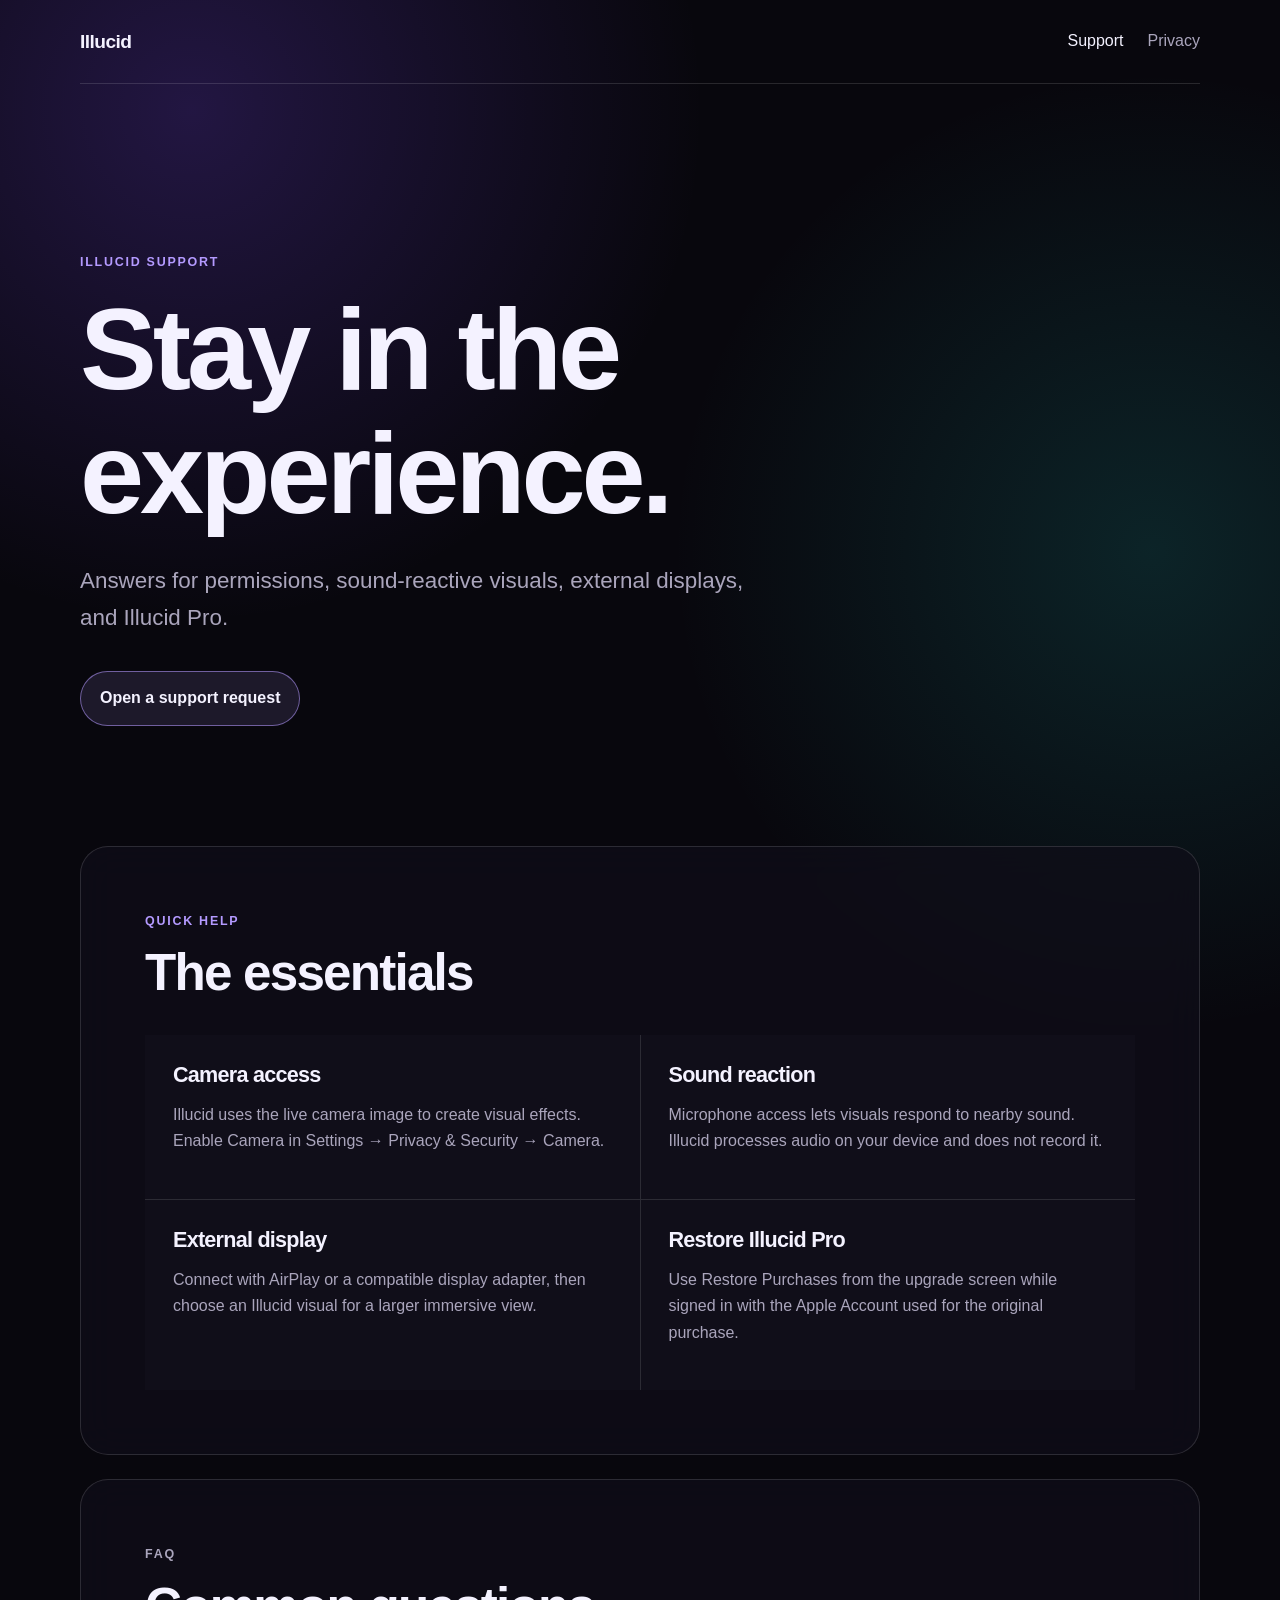
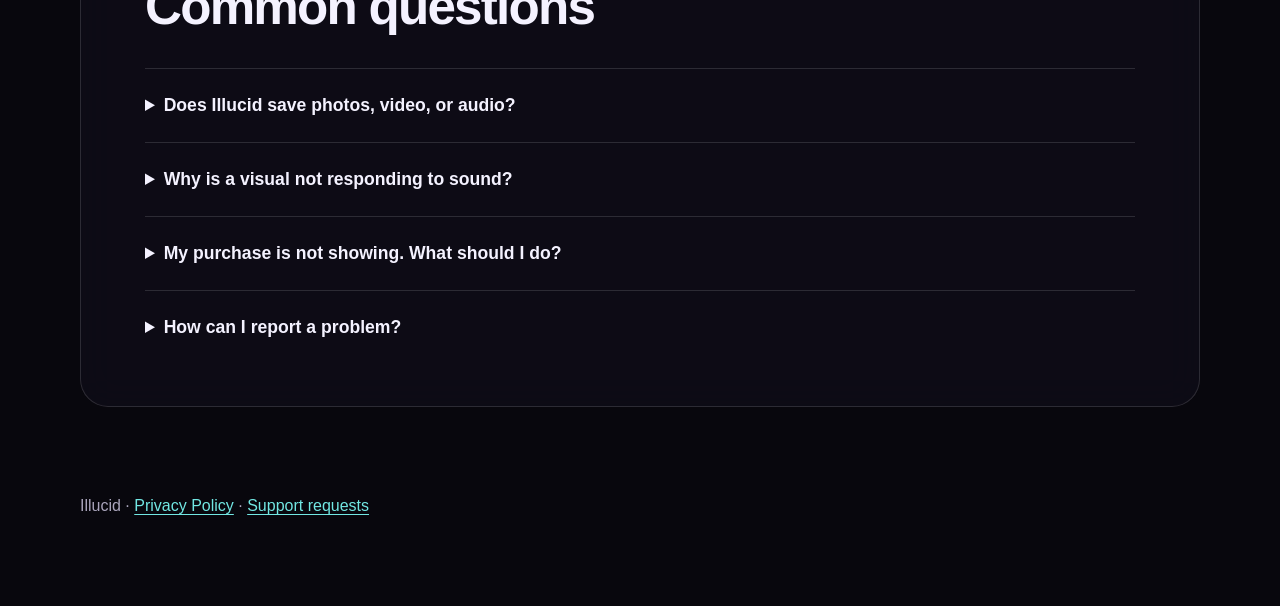
==== index.html @ 4a73cbdd "Publish Illucid support and privacy pages" ====
<!doctype html>
<html lang="en">
<head>
  <meta charset="utf-8">
  <meta name="viewport" content="width=device-width, initial-scale=1">
  <meta name="description" content="Support and help for Illucid, the immersive visual experience for iPhone and iPad.">
  <title>Illucid Support</title>
  <link rel="stylesheet" href="styles.css">
</head>
<body>
  <header class="site-header">
    <a class="brand" href="./" aria-label="Illucid support home">Illucid</a>
    <nav aria-label="Primary navigation">
      <a aria-current="page" href="./">Support</a>
      <a href="privacy.html">Privacy</a>
    </nav>
  </header>

  <main>
    <section class="hero">
      <p class="eyebrow">Illucid Support</p>
      <h1>Stay in the experience.</h1>
      <p class="lede">Answers for permissions, sound-reactive visuals, external displays, and Illucid Pro.</p>
      <a class="button" href="https://github.com/distrbnce/illucid-support/issues/new">Open a support request</a>
    </section>

    <section class="panel" aria-labelledby="quick-help">
      <p class="eyebrow">Quick help</p>
      <h2 id="quick-help">The essentials</h2>
      <div class="grid">
        <article>
          <h3>Camera access</h3>
          <p>Illucid uses the live camera image to create visual effects. Enable Camera in Settings → Privacy &amp; Security → Camera.</p>
        </article>
        <article>
          <h3>Sound reaction</h3>
          <p>Microphone access lets visuals respond to nearby sound. Illucid processes audio on your device and does not record it.</p>
        </article>
        <article>
          <h3>External display</h3>
          <p>Connect with AirPlay or a compatible display adapter, then choose an Illucid visual for a larger immersive view.</p>
        </article>
        <article>
          <h3>Restore Illucid Pro</h3>
          <p>Use Restore Purchases from the upgrade screen while signed in with the Apple Account used for the original purchase.</p>
        </article>
      </div>
    </section>

    <section class="panel faq" aria-labelledby="faq">
      <p class="eyebrow">FAQ</p>
      <h2 id="faq">Common questions</h2>
      <details>
        <summary>Does Illucid save photos, video, or audio?</summary>
        <p>No. Camera and microphone input are processed live on your device to generate the experience; Illucid does not record or upload them.</p>
      </details>
      <details>
        <summary>Why is a visual not responding to sound?</summary>
        <p>Confirm microphone permission is enabled for Illucid, raise the nearby audio level, and make sure the selected visual supports sound reactivity.</p>
      </details>
      <details>
        <summary>My purchase is not showing. What should I do?</summary>
        <p>Check that you are signed in to the correct Apple Account, then use Restore Purchases. If it still does not appear, open a support request and include your device model and iOS version. Do not post receipts or other sensitive information publicly.</p>
      </details>
      <details>
        <summary>How can I report a problem?</summary>
        <p>Use the support-request link above. Describe what happened, what you expected, and the steps needed to reproduce it. Please do not include personal or sensitive information.</p>
      </details>
    </section>
  </main>

  <footer>
    <p>Illucid · <a href="privacy.html">Privacy Policy</a> · <a href="https://github.com/distrbnce/illucid-support/issues">Support requests</a></p>
  </footer>
</body>
</html>
---- styles.css ----
:root {
  color-scheme: dark;
  --ink: #f4f2ff;
  --muted: #aaa5bc;
  --line: rgba(255,255,255,.13);
  --panel: rgba(16,14,25,.72);
  --violet: #b49aff;
  --cyan: #72e7e3;
}

* { box-sizing: border-box; }

html { background: #08070d; }

body {
  margin: 0;
  color: var(--ink);
  font: 16px/1.65 ui-sans-serif, -apple-system, BlinkMacSystemFont, "Segoe UI", sans-serif;
  background:
    radial-gradient(circle at 15% 5%, rgba(128,75,255,.22), transparent 32rem),
    radial-gradient(circle at 90% 25%, rgba(36,210,202,.14), transparent 30rem),
    #08070d;
}

a { color: var(--cyan); text-underline-offset: .2em; }
a:hover { color: #a5fffb; }

.site-header, main, footer {
  width: min(1120px, calc(100% - 40px));
  margin-inline: auto;
}

.site-header {
  min-height: 84px;
  display: flex;
  align-items: center;
  justify-content: space-between;
  border-bottom: 1px solid var(--line);
}

.brand {
  color: var(--ink);
  font-size: 1.2rem;
  font-weight: 760;
  letter-spacing: -.03em;
  text-decoration: none;
}

nav { display: flex; gap: 24px; }
nav a { color: var(--muted); text-decoration: none; }
nav a[aria-current="page"] { color: var(--ink); }

.hero { padding: clamp(84px, 14vw, 168px) 0 clamp(72px, 10vw, 120px); }
.hero.compact { padding-bottom: 64px; }

.eyebrow {
  margin: 0 0 14px;
  color: var(--violet);
  font-size: .78rem;
  font-weight: 750;
  letter-spacing: .14em;
  text-transform: uppercase;
}

h1, h2, h3 { line-height: 1.08; letter-spacing: -.035em; }
h1 { max-width: 850px; margin: 0; font-size: clamp(3.4rem, 9vw, 7.6rem); }
h2 { margin: 0 0 34px; font-size: clamp(2rem, 4vw, 3.4rem); }
h3 { margin: 0 0 12px; font-size: 1.35rem; }

.lede { max-width: 680px; margin: 28px 0 34px; color: var(--muted); font-size: clamp(1.12rem, 2vw, 1.4rem); }

.button {
  display: inline-block;
  padding: 13px 19px;
  border: 1px solid rgba(180,154,255,.55);
  border-radius: 999px;
  color: var(--ink);
  background: rgba(180,154,255,.12);
  font-weight: 700;
  text-decoration: none;
}
.button:hover { color: white; background: rgba(180,154,255,.2); }

.panel {
  margin-bottom: 24px;
  padding: clamp(28px, 5vw, 64px);
  border: 1px solid var(--line);
  border-radius: 28px;
  background: var(--panel);
  backdrop-filter: blur(18px);
}

.grid { display: grid; grid-template-columns: repeat(2, 1fr); gap: 1px; background: var(--line); }
.grid article { padding: 28px; background: #100e19; }
.grid p, .faq p, .prose p { color: var(--muted); }

details { padding: 22px 0; border-top: 1px solid var(--line); }
details:last-child { padding-bottom: 0; }
summary { cursor: pointer; font-size: 1.1rem; font-weight: 700; }
details p { max-width: 760px; margin-bottom: 0; }

.policy { max-width: 920px; }
.prose h2 { margin: 46px 0 10px; font-size: 1.65rem; }
.prose h2:first-child { margin-top: 0; }
.prose p { max-width: 760px; }

footer { padding: 46px 0 70px; color: var(--muted); }

@media (max-width: 640px) {
  .site-header, main, footer { width: min(100% - 28px, 1120px); }
  .grid { grid-template-columns: 1fr; }
  .grid article { padding: 22px; }
  .panel { border-radius: 20px; }
  nav { gap: 16px; }
}

@media (prefers-reduced-motion: no-preference) {
  .button { transition: background-color .2s ease, color .2s ease; }
}
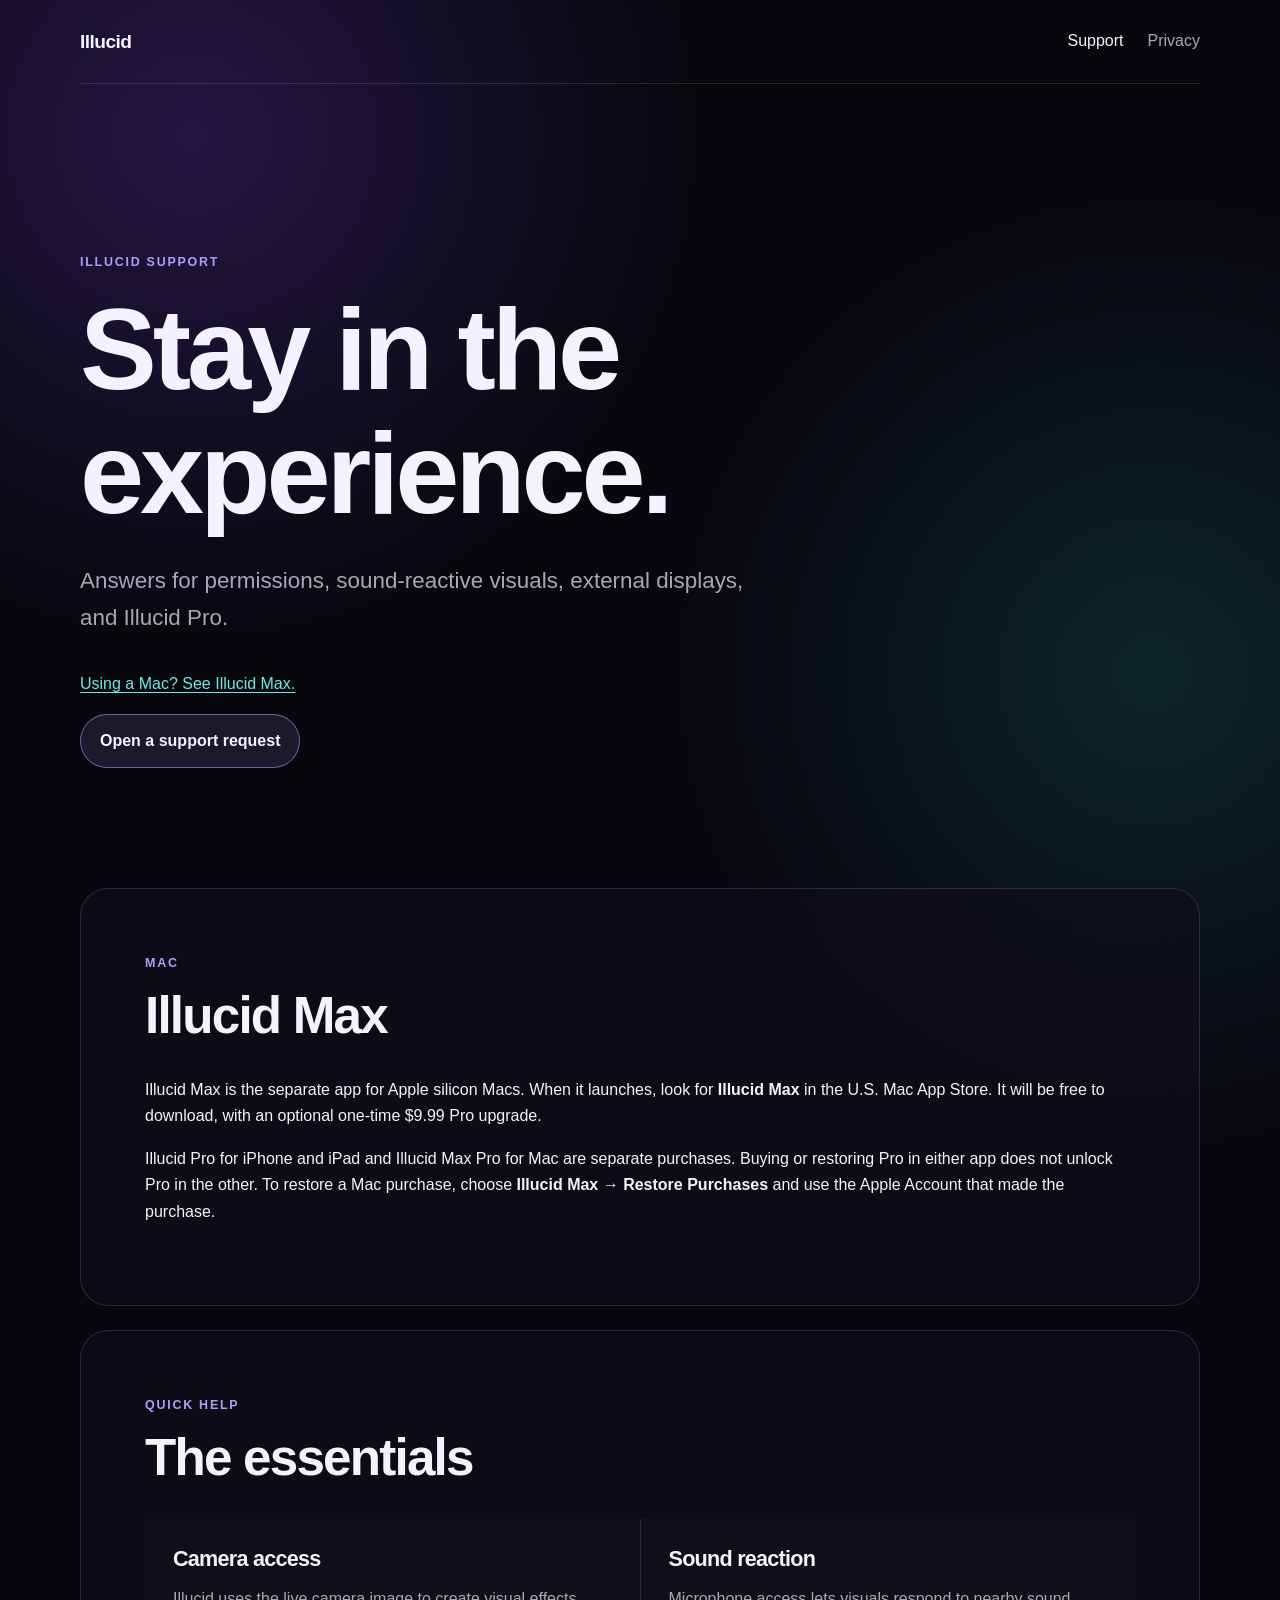
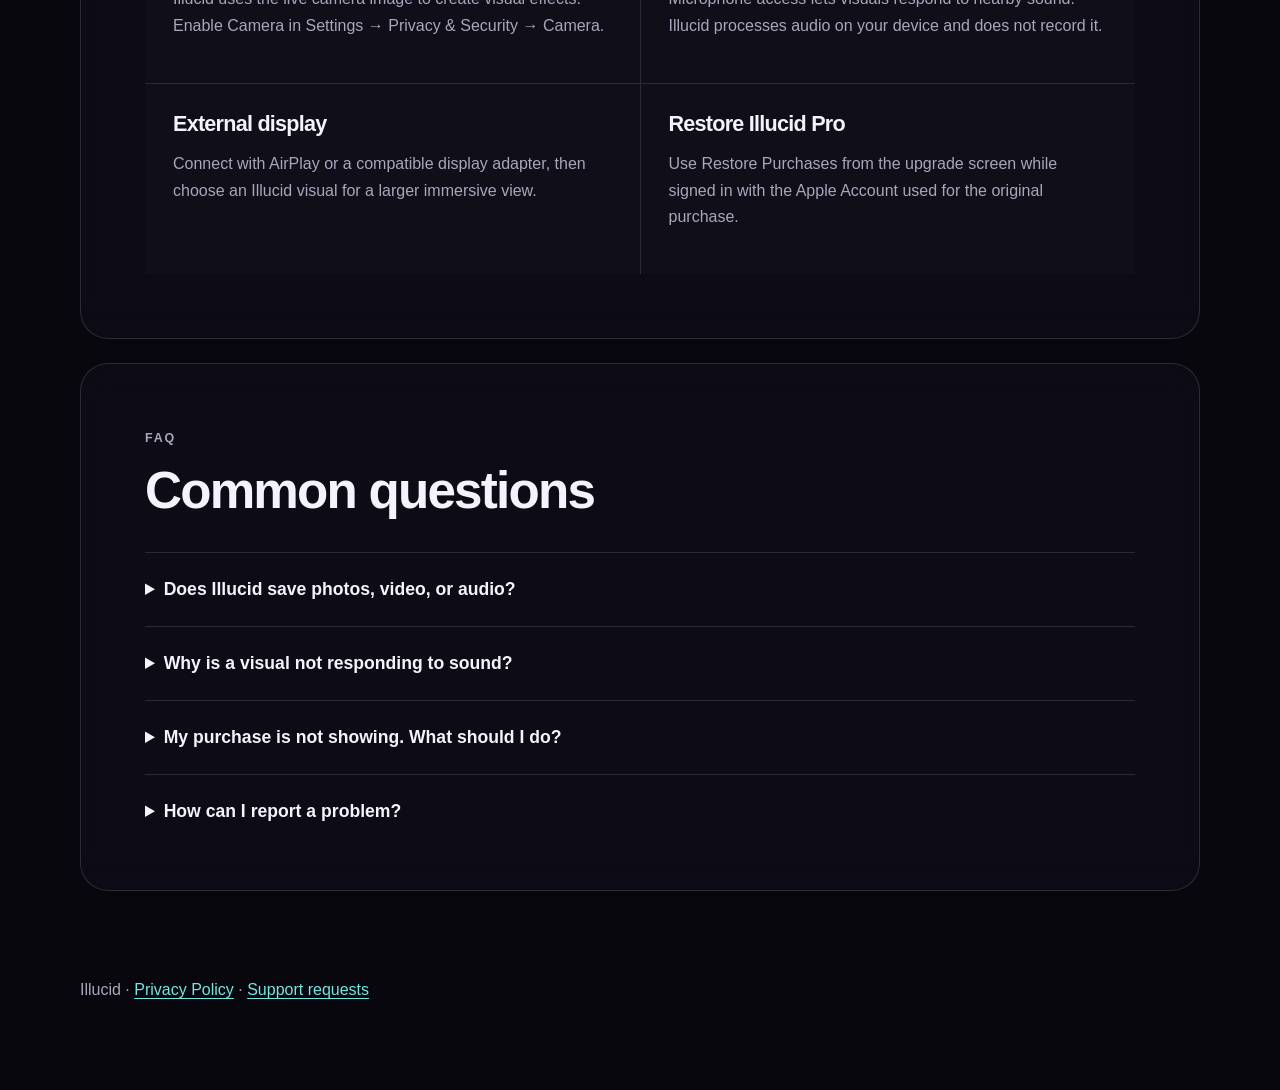
==== commit 32720657: "Direct Mac visitors to Illucid Max" ====
--- a/index.html
+++ b/index.html
@@ -3,7 +3,7 @@
 <head>
   <meta charset="utf-8">
   <meta name="viewport" content="width=device-width, initial-scale=1">
-  <meta name="description" content="Support and help for Illucid, the immersive visual experience for iPhone and iPad.">
+  <meta name="description" content="Support for Illucid on iPhone and iPad and Illucid Max on Mac.">
   <title>Illucid Support</title>
   <link rel="stylesheet" href="styles.css">
 </head>
@@ -21,7 +21,15 @@
       <p class="eyebrow">Illucid Support</p>
       <h1>Stay in the experience.</h1>
       <p class="lede">Answers for permissions, sound-reactive visuals, external displays, and Illucid Pro.</p>
+      <p><a href="#illucid-max">Using a Mac? See Illucid Max.</a></p>
       <a class="button" href="https://github.com/distrbnce/illucid-support/issues/new">Open a support request</a>
+    </section>
+
+    <section class="panel" aria-labelledby="illucid-max">
+      <p class="eyebrow">Mac</p>
+      <h2 id="illucid-max">Illucid Max</h2>
+      <p>Illucid Max is the separate app for Apple silicon Macs. When it launches, look for <strong>Illucid Max</strong> in the U.S. Mac App Store. It will be free to download, with an optional one-time $9.99 Pro upgrade.</p>
+      <p>Illucid Pro for iPhone and iPad and Illucid Max Pro for Mac are separate purchases. Buying or restoring Pro in either app does not unlock Pro in the other. To restore a Mac purchase, choose <strong>Illucid Max → Restore Purchases</strong> and use the Apple Account that made the purchase.</p>
     </section>
 
     <section class="panel" aria-labelledby="quick-help">
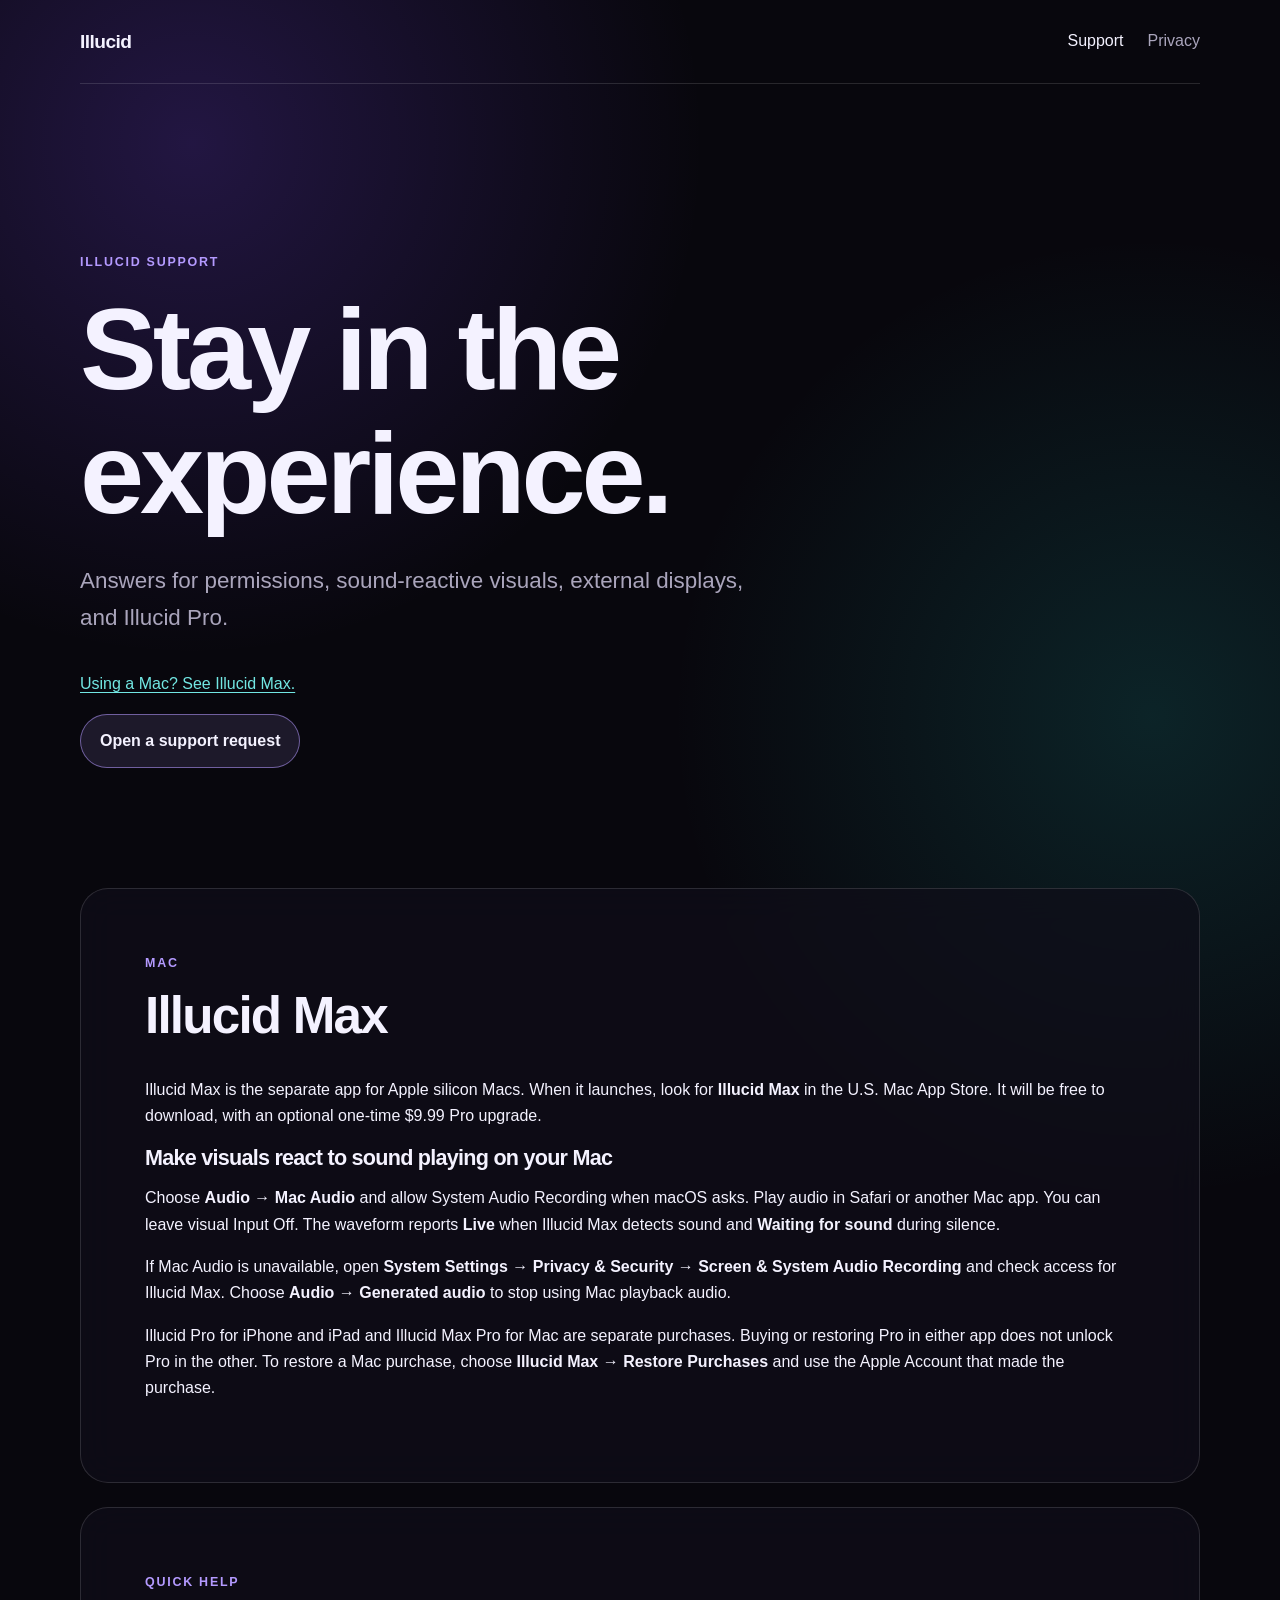
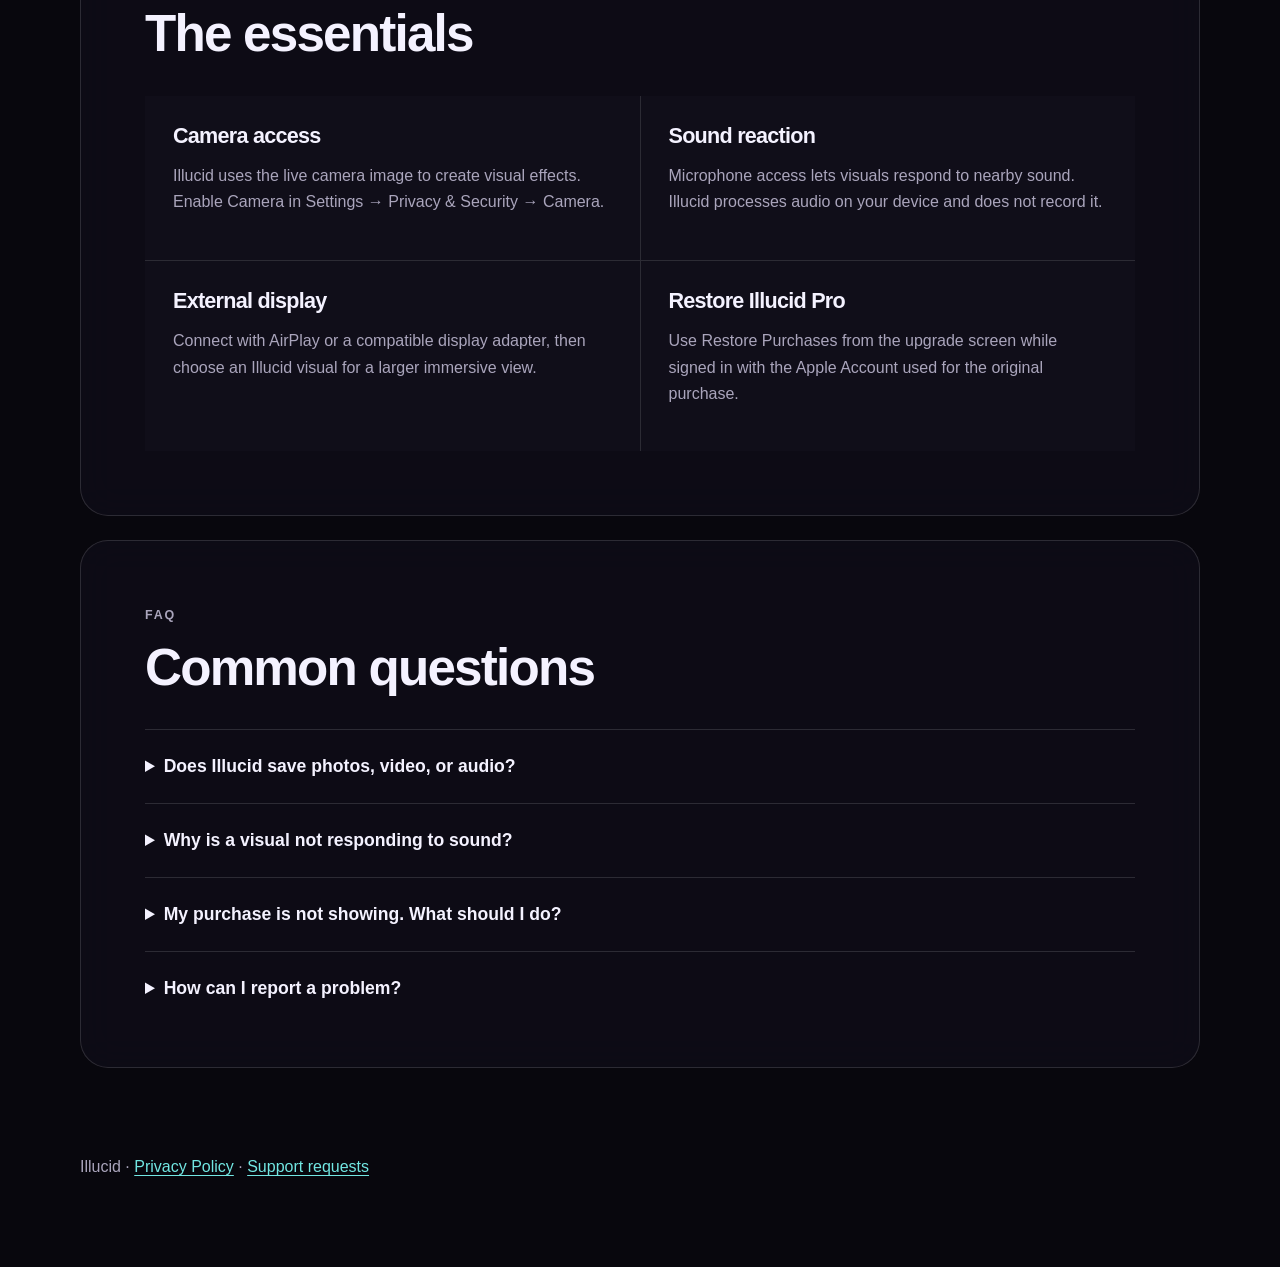
==== commit 461bc71a: "Explain Mac Audio in support and privacy pages" ====
--- a/index.html
+++ b/index.html
@@ -29,6 +29,9 @@
       <p class="eyebrow">Mac</p>
       <h2 id="illucid-max">Illucid Max</h2>
       <p>Illucid Max is the separate app for Apple silicon Macs. When it launches, look for <strong>Illucid Max</strong> in the U.S. Mac App Store. It will be free to download, with an optional one-time $9.99 Pro upgrade.</p>
+      <h3>Make visuals react to sound playing on your Mac</h3>
+      <p>Choose <strong>Audio → Mac Audio</strong> and allow System Audio Recording when macOS asks. Play audio in Safari or another Mac app. You can leave visual Input Off. The waveform reports <strong>Live</strong> when Illucid Max detects sound and <strong>Waiting for sound</strong> during silence.</p>
+      <p>If Mac Audio is unavailable, open <strong>System Settings → Privacy &amp; Security → Screen &amp; System Audio Recording</strong> and check access for Illucid Max. Choose <strong>Audio → Generated audio</strong> to stop using Mac playback audio.</p>
       <p>Illucid Pro for iPhone and iPad and Illucid Max Pro for Mac are separate purchases. Buying or restoring Pro in either app does not unlock Pro in the other. To restore a Mac purchase, choose <strong>Illucid Max → Restore Purchases</strong> and use the Apple Account that made the purchase.</p>
     </section>
 
